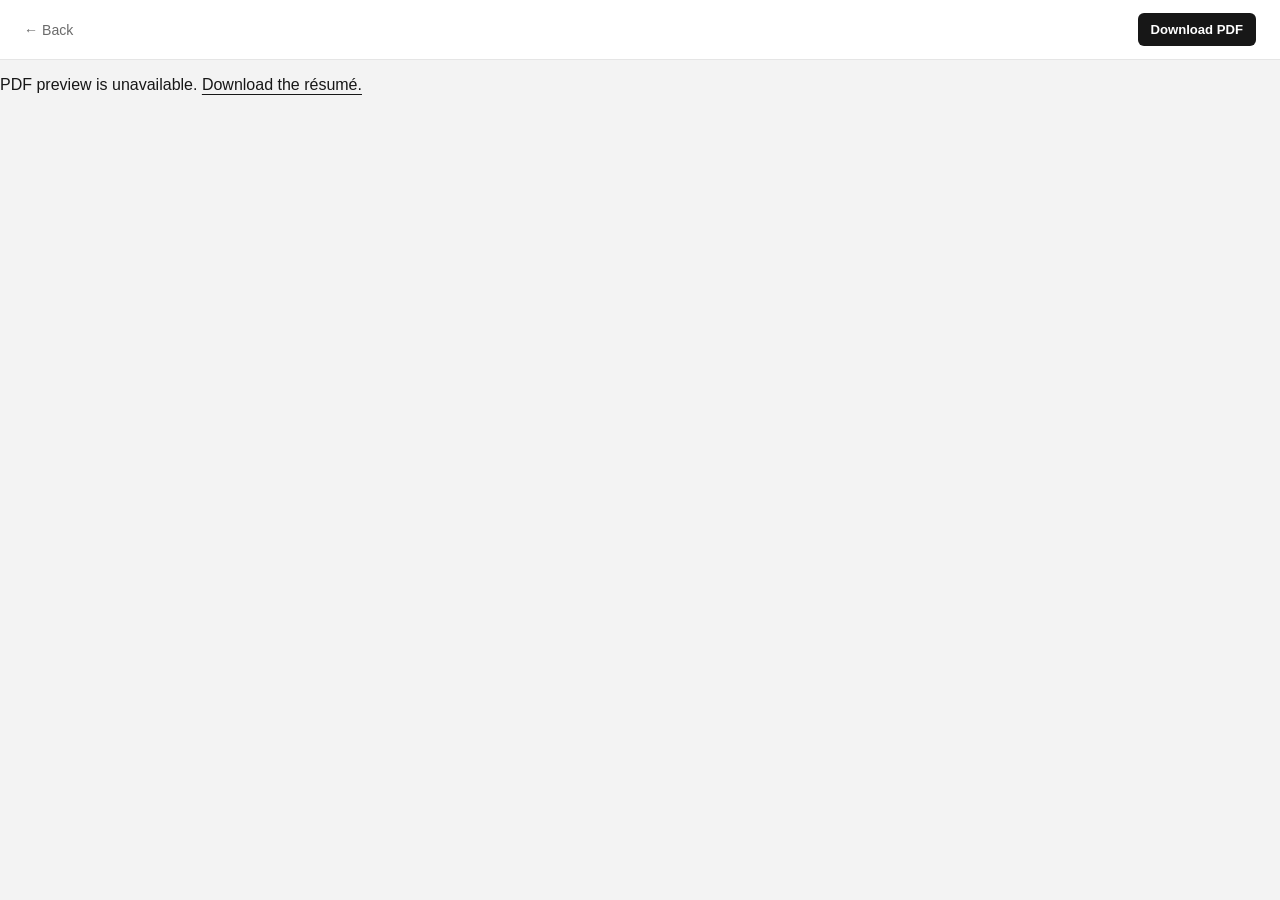
==== resume/index.html @ 432e8114 "Build personal portfolio and resume pages" ====
<!doctype html>
<html lang="en">
  <head>
    <meta charset="utf-8" />
    <meta name="viewport" content="width=device-width, initial-scale=1" />
    <meta name="description" content="Résumé of Akash Jain." />
    <meta name="theme-color" content="#f3f3f3" />
    <title>Résumé — Akash Jain</title>
    <link rel="stylesheet" href="/styles.css" />
  </head>
  <body class="resume-page">
    <div class="resume-bar">
      <a class="text-link" href="/">← Back</a>
      <a class="download" href="/assets/Akash_Jain_Resume.pdf" download="Akash_Jain_Resume.pdf">Download PDF</a>
    </div>
    <object class="pdf" data="/assets/Akash_Jain_Resume.pdf" type="application/pdf">
      <p>
        PDF preview is unavailable.
        <a href="/assets/Akash_Jain_Resume.pdf" download>Download the résumé.</a>
      </p>
    </object>
  </body>
</html>
---- styles.css ----
:root {
  --text: #171717;
  --muted: #6b6b6b;
  --line: #e5e5e5;
  --background: #fff;
}

* {
  box-sizing: border-box;
}

html,
body {
  margin: 0;
  min-height: 100%;
}

body {
  color: var(--text);
  background: var(--background);
  font-family: Inter, ui-sans-serif, -apple-system, BlinkMacSystemFont, "Segoe UI", sans-serif;
  -webkit-font-smoothing: antialiased;
}

a {
  color: inherit;
  text-underline-offset: 4px;
}

.page {
  width: min(880px, calc(100% - 48px));
  margin: 0 auto;
}

header {
  height: 72px;
  display: flex;
  align-items: center;
  justify-content: space-between;
  border-bottom: 1px solid var(--line);
}

.name {
  font-size: 0.95rem;
  font-weight: 650;
  text-decoration: none;
}

.text-link {
  color: var(--muted);
  font-size: 0.88rem;
  text-decoration: none;
}

.text-link:hover,
.links a:hover {
  color: var(--text);
}

.intro {
  min-height: calc(100vh - 72px);
  min-height: calc(100dvh - 72px);
  display: grid;
  grid-template-columns: minmax(0, 1fr) 280px;
  align-items: center;
  gap: clamp(48px, 9vw, 96px);
  padding: 56px 0;
}

.location {
  margin: 0 0 14px;
  color: var(--muted);
  font-size: 0.82rem;
}

h1 {
  margin: 0 0 20px;
  font-size: clamp(2.3rem, 6vw, 3.7rem);
  line-height: 1.08;
  letter-spacing: -0.045em;
  font-weight: 650;
}

.bio {
  max-width: 510px;
  margin: 0;
  color: #444;
  font-size: 1.05rem;
  line-height: 1.7;
}

.links {
  display: flex;
  flex-wrap: wrap;
  gap: 22px;
  margin-top: 26px;
}

.links a {
  color: var(--muted);
  font-size: 0.9rem;
}

.portrait {
  display: block;
  width: 280px;
  height: 280px;
  border-radius: 18px;
  object-fit: cover;
  object-position: center 14%;
}

/* Resume */
.resume-page {
  height: 100vh;
  height: 100dvh;
  display: grid;
  grid-template-rows: 60px minmax(0, 1fr);
  background: #f3f3f3;
}

.resume-bar {
  display: flex;
  align-items: center;
  justify-content: space-between;
  padding: 0 24px;
  background: #fff;
  border-bottom: 1px solid var(--line);
}

.download {
  padding: 9px 13px;
  color: #fff;
  background: var(--text);
  border-radius: 6px;
  font-size: 0.82rem;
  font-weight: 600;
  text-decoration: none;
}

.pdf {
  display: block;
  width: 100%;
  height: 100%;
  border: 0;
}

@media (max-width: 680px) {
  .page {
    width: min(100% - 32px, 880px);
  }

  header {
    height: 64px;
  }

  .intro {
    min-height: auto;
    grid-template-columns: 1fr;
    gap: 34px;
    padding: 42px 0 56px;
  }

  .intro-copy {
    order: 2;
  }

  .portrait {
    width: 160px;
    height: 160px;
    border-radius: 14px;
  }

  .bio {
    font-size: 1rem;
  }

  .resume-bar {
    padding: 0 16px;
  }
}
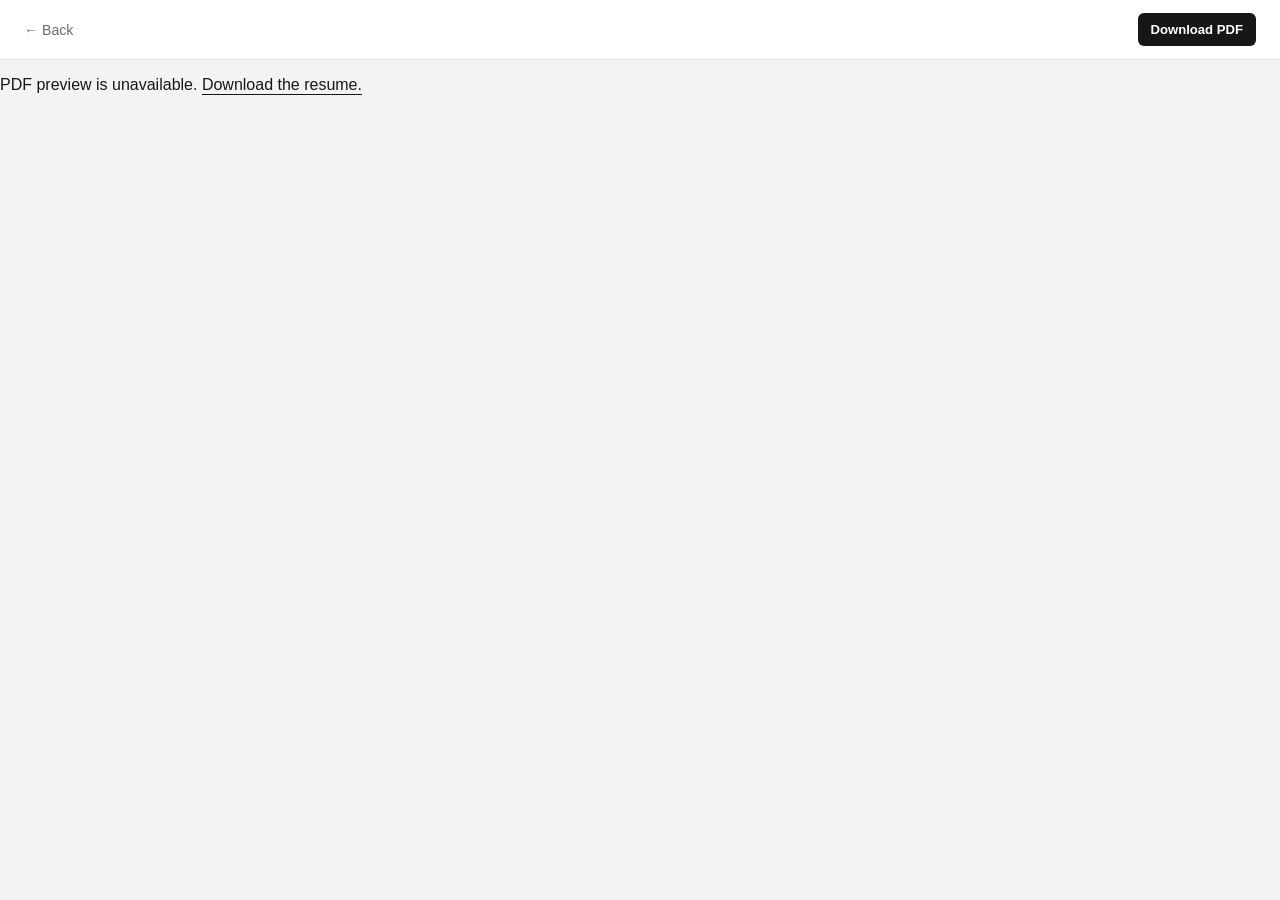
==== commit e9103d48: "minor change" ====
--- a/resume/index.html
+++ b/resume/index.html
@@ -3,9 +3,9 @@
   <head>
     <meta charset="utf-8" />
     <meta name="viewport" content="width=device-width, initial-scale=1" />
-    <meta name="description" content="Résumé of Akash Jain." />
+    <meta name="description" content="Resume of Akash Jain." />
     <meta name="theme-color" content="#f3f3f3" />
-    <title>Résumé — Akash Jain</title>
+    <title>Resume — Akash Jain</title>
     <link rel="stylesheet" href="/styles.css" />
   </head>
   <body class="resume-page">
@@ -16,7 +16,7 @@
     <object class="pdf" data="/assets/Akash_Jain_Resume.pdf" type="application/pdf">
       <p>
         PDF preview is unavailable.
-        <a href="/assets/Akash_Jain_Resume.pdf" download>Download the résumé.</a>
+        <a href="/assets/Akash_Jain_Resume.pdf" download>Download the resume.</a>
       </p>
     </object>
   </body>
--- a/styles.css
+++ b/styles.css
@@ -28,7 +28,7 @@
 }
 
 .page {
-  width: min(880px, calc(100% - 48px));
+  width: min(1120px, calc(100% - 64px));
   margin: 0 auto;
 }
 
@@ -58,13 +58,11 @@
 }
 
 .intro {
-  min-height: calc(100vh - 72px);
-  min-height: calc(100dvh - 72px);
   display: grid;
-  grid-template-columns: minmax(0, 1fr) 280px;
+  grid-template-columns: minmax(0, 1fr) 380px;
   align-items: center;
-  gap: clamp(48px, 9vw, 96px);
-  padding: 56px 0;
+  gap: clamp(64px, 9vw, 120px);
+  padding: clamp(80px, 11vh, 130px) 0 72px;
 }
 
 .location {
@@ -75,17 +73,17 @@
 
 h1 {
   margin: 0 0 20px;
-  font-size: clamp(2.3rem, 6vw, 3.7rem);
+  font-size: clamp(3rem, 5vw, 4.6rem);
   line-height: 1.08;
   letter-spacing: -0.045em;
   font-weight: 650;
 }
 
 .bio {
-  max-width: 510px;
+  max-width: 610px;
   margin: 0;
   color: #444;
-  font-size: 1.05rem;
+  font-size: 1.15rem;
   line-height: 1.7;
 }
 
@@ -103,11 +101,11 @@
 
 .portrait {
   display: block;
-  width: 280px;
-  height: 280px;
+  width: 380px;
+  height: 440px;
   border-radius: 18px;
   object-fit: cover;
-  object-position: center 14%;
+  object-position: center 12%;
 }
 
 /* Resume */
@@ -145,9 +143,9 @@
   border: 0;
 }
 
-@media (max-width: 680px) {
+@media (max-width: 800px) {
   .page {
-    width: min(100% - 32px, 880px);
+    width: min(100% - 32px, 1120px);
   }
 
   header {
@@ -166,9 +164,10 @@
   }
 
   .portrait {
-    width: 160px;
-    height: 160px;
+    width: min(100%, 300px);
+    height: 320px;
     border-radius: 14px;
+    justify-self: center;
   }
 
   .bio {
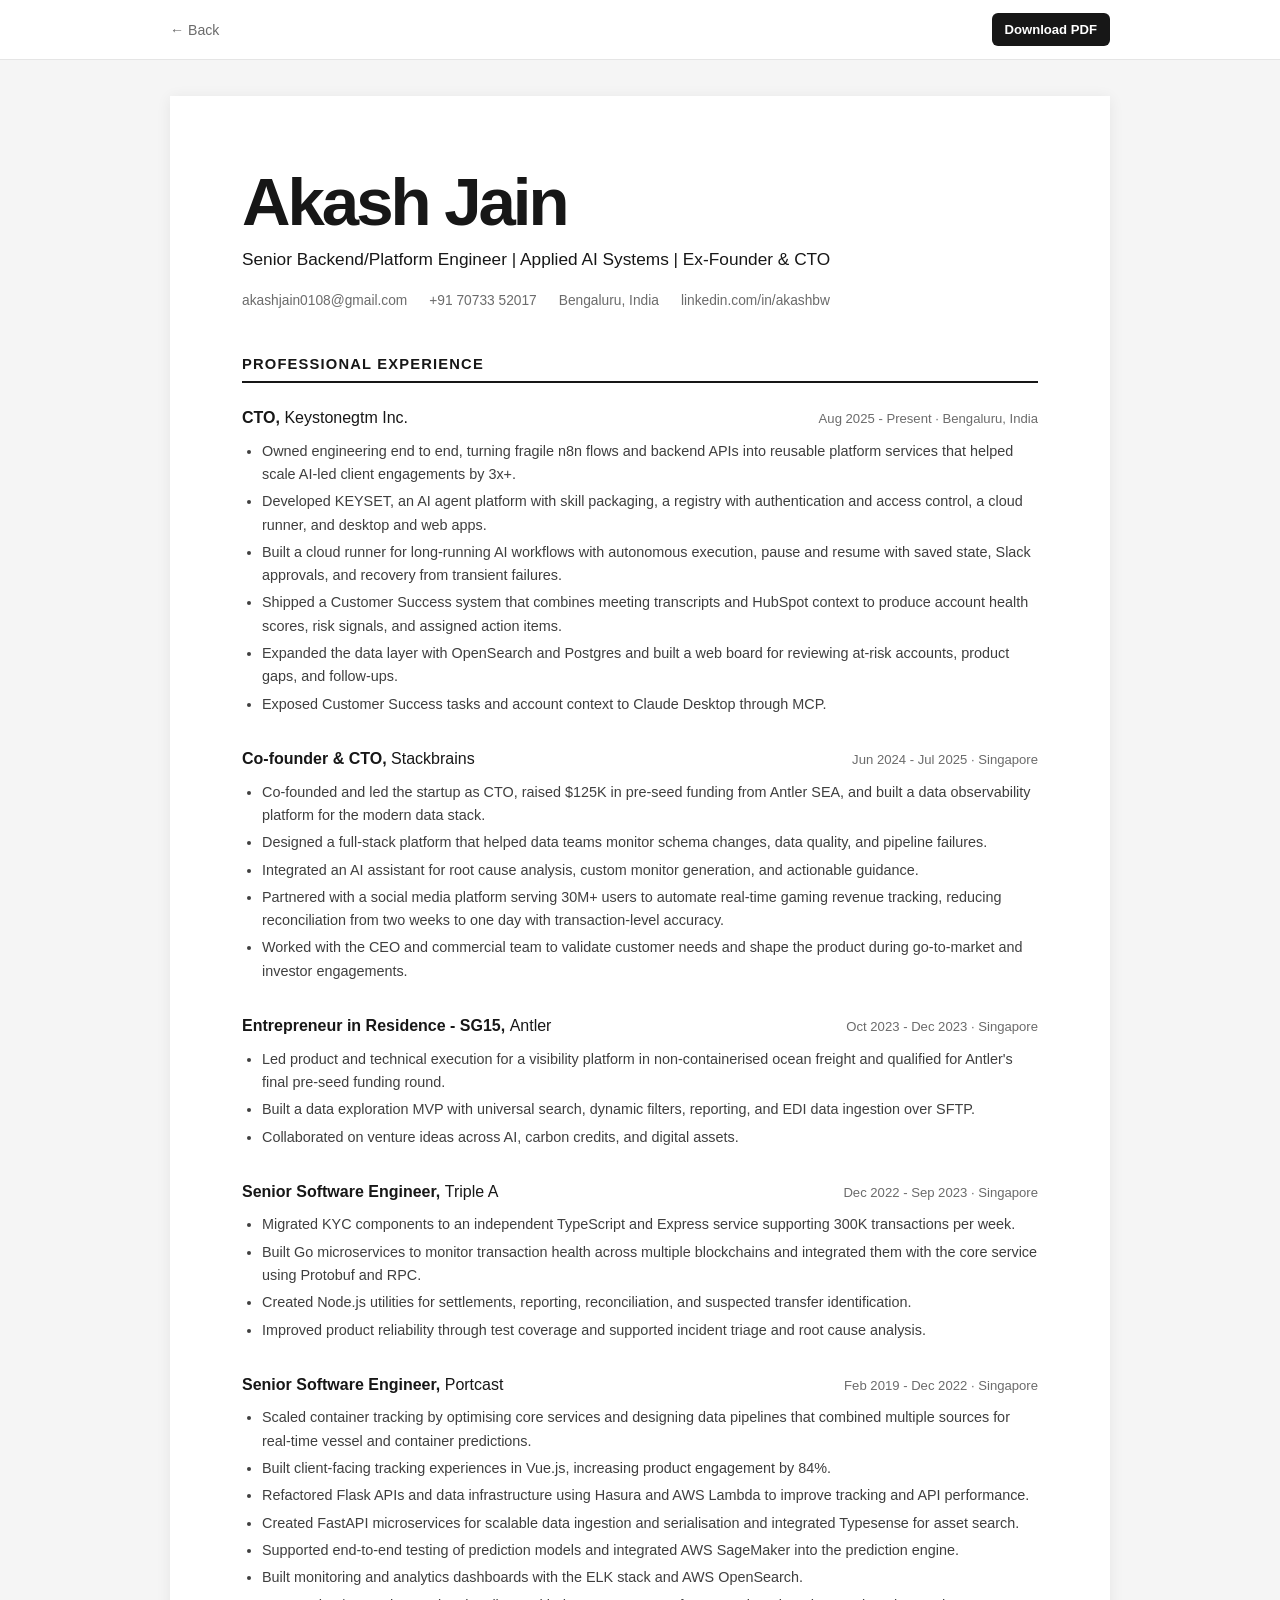
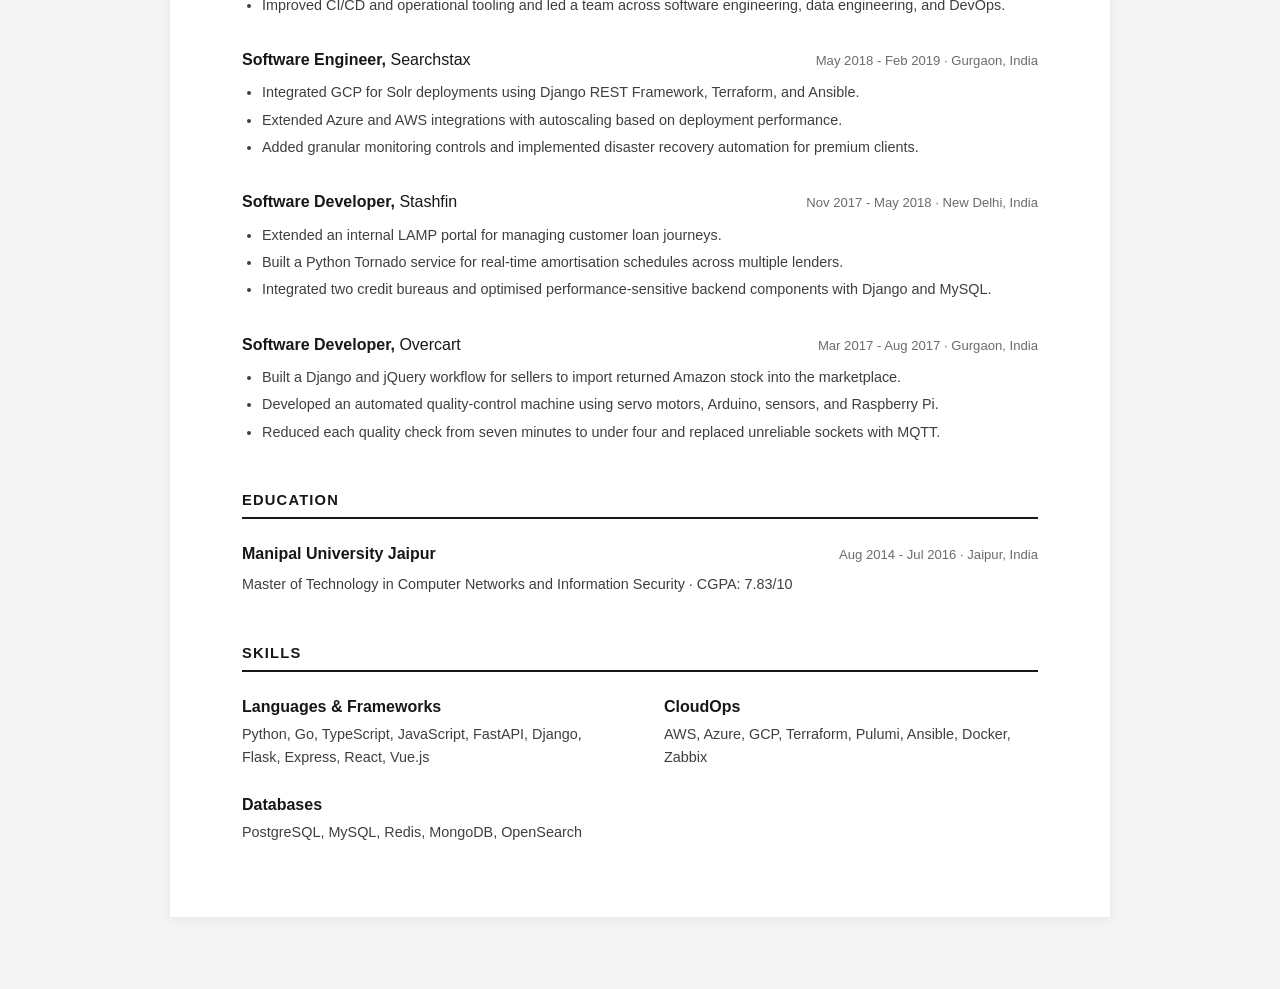
==== commit 39478fa9: "fixed resume rendering for all devices" ====
--- a/resume/index.html
+++ b/resume/index.html
@@ -3,21 +3,158 @@
   <head>
     <meta charset="utf-8" />
     <meta name="viewport" content="width=device-width, initial-scale=1" />
-    <meta name="description" content="Resume of Akash Jain." />
-    <meta name="theme-color" content="#f3f3f3" />
-    <title>Resume — Akash Jain</title>
+    <meta name="description" content="Resume of Akash Jain, senior backend and platform engineer." />
+    <meta name="theme-color" content="#ffffff" />
+    <title>Resume | Akash Jain</title>
     <link rel="stylesheet" href="/styles.css" />
   </head>
   <body class="resume-page">
-    <div class="resume-bar">
+    <nav class="resume-bar" aria-label="Resume navigation">
       <a class="text-link" href="/">← Back</a>
       <a class="download" href="/assets/Akash_Jain_Resume.pdf" download="Akash_Jain_Resume.pdf">Download PDF</a>
-    </div>
-    <object class="pdf" data="/assets/Akash_Jain_Resume.pdf" type="application/pdf">
-      <p>
-        PDF preview is unavailable.
-        <a href="/assets/Akash_Jain_Resume.pdf" download>Download the resume.</a>
-      </p>
-    </object>
+    </nav>
+
+    <main class="resume-document">
+      <header class="resume-header">
+        <h1>Akash Jain</h1>
+        <p class="resume-title">Senior Backend/Platform Engineer | Applied AI Systems | Ex-Founder &amp; CTO</p>
+        <ul class="resume-contact" aria-label="Contact details">
+          <li><a href="mailto:akashjain0108@gmail.com">akashjain0108@gmail.com</a></li>
+          <li><a href="tel:+917073352017">+91 70733 52017</a></li>
+          <li>Bengaluru, India</li>
+          <li><a href="https://www.linkedin.com/in/akashbw" target="_blank" rel="noreferrer">linkedin.com/in/akashbw</a></li>
+        </ul>
+      </header>
+
+      <section class="resume-section" aria-labelledby="experience-heading">
+        <h2 id="experience-heading">Professional Experience</h2>
+
+        <article class="job">
+          <div class="job-heading">
+            <h3>CTO, <span>Keystonegtm Inc.</span></h3>
+            <p>Aug 2025 - Present <span>Bengaluru, India</span></p>
+          </div>
+          <ul>
+            <li>Owned engineering end to end, turning fragile n8n flows and backend APIs into reusable platform services that helped scale AI-led client engagements by 3x+.</li>
+            <li>Developed KEYSET, an AI agent platform with skill packaging, a registry with authentication and access control, a cloud runner, and desktop and web apps.</li>
+            <li>Built a cloud runner for long-running AI workflows with autonomous execution, pause and resume with saved state, Slack approvals, and recovery from transient failures.</li>
+            <li>Shipped a Customer Success system that combines meeting transcripts and HubSpot context to produce account health scores, risk signals, and assigned action items.</li>
+            <li>Expanded the data layer with OpenSearch and Postgres and built a web board for reviewing at-risk accounts, product gaps, and follow-ups.</li>
+            <li>Exposed Customer Success tasks and account context to Claude Desktop through MCP.</li>
+          </ul>
+        </article>
+
+        <article class="job">
+          <div class="job-heading">
+            <h3>Co-founder &amp; CTO, <span>Stackbrains</span></h3>
+            <p>Jun 2024 - Jul 2025 <span>Singapore</span></p>
+          </div>
+          <ul>
+            <li>Co-founded and led the startup as CTO, raised $125K in pre-seed funding from Antler SEA, and built a data observability platform for the modern data stack.</li>
+            <li>Designed a full-stack platform that helped data teams monitor schema changes, data quality, and pipeline failures.</li>
+            <li>Integrated an AI assistant for root cause analysis, custom monitor generation, and actionable guidance.</li>
+            <li>Partnered with a social media platform serving 30M+ users to automate real-time gaming revenue tracking, reducing reconciliation from two weeks to one day with transaction-level accuracy.</li>
+            <li>Worked with the CEO and commercial team to validate customer needs and shape the product during go-to-market and investor engagements.</li>
+          </ul>
+        </article>
+
+        <article class="job">
+          <div class="job-heading">
+            <h3>Entrepreneur in Residence - SG15, <span>Antler</span></h3>
+            <p>Oct 2023 - Dec 2023 <span>Singapore</span></p>
+          </div>
+          <ul>
+            <li>Led product and technical execution for a visibility platform in non-containerised ocean freight and qualified for Antler's final pre-seed funding round.</li>
+            <li>Built a data exploration MVP with universal search, dynamic filters, reporting, and EDI data ingestion over SFTP.</li>
+            <li>Collaborated on venture ideas across AI, carbon credits, and digital assets.</li>
+          </ul>
+        </article>
+
+        <article class="job">
+          <div class="job-heading">
+            <h3>Senior Software Engineer, <span>Triple A</span></h3>
+            <p>Dec 2022 - Sep 2023 <span>Singapore</span></p>
+          </div>
+          <ul>
+            <li>Migrated KYC components to an independent TypeScript and Express service supporting 300K transactions per week.</li>
+            <li>Built Go microservices to monitor transaction health across multiple blockchains and integrated them with the core service using Protobuf and RPC.</li>
+            <li>Created Node.js utilities for settlements, reporting, reconciliation, and suspected transfer identification.</li>
+            <li>Improved product reliability through test coverage and supported incident triage and root cause analysis.</li>
+          </ul>
+        </article>
+
+        <article class="job">
+          <div class="job-heading">
+            <h3>Senior Software Engineer, <span>Portcast</span></h3>
+            <p>Feb 2019 - Dec 2022 <span>Singapore</span></p>
+          </div>
+          <ul>
+            <li>Scaled container tracking by optimising core services and designing data pipelines that combined multiple sources for real-time vessel and container predictions.</li>
+            <li>Built client-facing tracking experiences in Vue.js, increasing product engagement by 84%.</li>
+            <li>Refactored Flask APIs and data infrastructure using Hasura and AWS Lambda to improve tracking and API performance.</li>
+            <li>Created FastAPI microservices for scalable data ingestion and serialisation and integrated Typesense for asset search.</li>
+            <li>Supported end-to-end testing of prediction models and integrated AWS SageMaker into the prediction engine.</li>
+            <li>Built monitoring and analytics dashboards with the ELK stack and AWS OpenSearch.</li>
+            <li>Improved CI/CD and operational tooling and led a team across software engineering, data engineering, and DevOps.</li>
+          </ul>
+        </article>
+
+        <article class="job">
+          <div class="job-heading">
+            <h3>Software Engineer, <span>Searchstax</span></h3>
+            <p>May 2018 - Feb 2019 <span>Gurgaon, India</span></p>
+          </div>
+          <ul>
+            <li>Integrated GCP for Solr deployments using Django REST Framework, Terraform, and Ansible.</li>
+            <li>Extended Azure and AWS integrations with autoscaling based on deployment performance.</li>
+            <li>Added granular monitoring controls and implemented disaster recovery automation for premium clients.</li>
+          </ul>
+        </article>
+
+        <article class="job">
+          <div class="job-heading">
+            <h3>Software Developer, <span>Stashfin</span></h3>
+            <p>Nov 2017 - May 2018 <span>New Delhi, India</span></p>
+          </div>
+          <ul>
+            <li>Extended an internal LAMP portal for managing customer loan journeys.</li>
+            <li>Built a Python Tornado service for real-time amortisation schedules across multiple lenders.</li>
+            <li>Integrated two credit bureaus and optimised performance-sensitive backend components with Django and MySQL.</li>
+          </ul>
+        </article>
+
+        <article class="job">
+          <div class="job-heading">
+            <h3>Software Developer, <span>Overcart</span></h3>
+            <p>Mar 2017 - Aug 2017 <span>Gurgaon, India</span></p>
+          </div>
+          <ul>
+            <li>Built a Django and jQuery workflow for sellers to import returned Amazon stock into the marketplace.</li>
+            <li>Developed an automated quality-control machine using servo motors, Arduino, sensors, and Raspberry Pi.</li>
+            <li>Reduced each quality check from seven minutes to under four and replaced unreliable sockets with MQTT.</li>
+          </ul>
+        </article>
+      </section>
+
+      <section class="resume-section" aria-labelledby="education-heading">
+        <h2 id="education-heading">Education</h2>
+        <article class="job compact">
+          <div class="job-heading">
+            <h3>Manipal University Jaipur</h3>
+            <p>Aug 2014 - Jul 2016 <span>Jaipur, India</span></p>
+          </div>
+          <p>Master of Technology in Computer Networks and Information Security · CGPA: 7.83/10</p>
+        </article>
+      </section>
+
+      <section class="resume-section" aria-labelledby="skills-heading">
+        <h2 id="skills-heading">Skills</h2>
+        <div class="skills-grid">
+          <div><h3>Languages &amp; Frameworks</h3><p>Python, Go, TypeScript, JavaScript, FastAPI, Django, Flask, Express, React, Vue.js</p></div>
+          <div><h3>CloudOps</h3><p>AWS, Azure, GCP, Terraform, Pulumi, Ansible, Docker, Zabbix</p></div>
+          <div><h3>Databases</h3><p>PostgreSQL, MySQL, Redis, MongoDB, OpenSearch</p></div>
+        </div>
+      </section>
+    </main>
   </body>
 </html>
--- a/styles.css
+++ b/styles.css
@@ -110,18 +110,19 @@
 
 /* Resume */
 .resume-page {
-  height: 100vh;
-  height: 100dvh;
-  display: grid;
-  grid-template-rows: 60px minmax(0, 1fr);
-  background: #f3f3f3;
+  min-height: 100vh;
+  background: #f5f5f5;
 }
 
 .resume-bar {
+  position: sticky;
+  top: 0;
+  z-index: 2;
+  height: 60px;
   display: flex;
   align-items: center;
   justify-content: space-between;
-  padding: 0 24px;
+  padding: 0 max(24px, calc((100% - 940px) / 2));
   background: #fff;
   border-bottom: 1px solid var(--line);
 }
@@ -136,11 +137,124 @@
   text-decoration: none;
 }
 
-.pdf {
+.resume-document {
+  width: min(940px, calc(100% - 40px));
+  margin: 36px auto 72px;
+  padding: clamp(40px, 6vw, 72px);
+  background: #fff;
+  box-shadow: 0 2px 14px rgb(0 0 0 / 7%);
+}
+
+.resume-header {
   display: block;
-  width: 100%;
-  height: 100%;
+  height: auto;
   border: 0;
+}
+
+.resume-header h1 {
+  margin: 0;
+  font-size: clamp(2.5rem, 6vw, 4.2rem);
+  line-height: 1;
+  letter-spacing: -0.045em;
+}
+
+.resume-title {
+  margin: 12px 0 20px;
+  font-size: 1.08rem;
+  line-height: 1.5;
+}
+
+.resume-contact {
+  display: flex;
+  flex-wrap: wrap;
+  gap: 8px 22px;
+  margin: 0;
+  padding: 0;
+  color: var(--muted);
+  font-size: 0.86rem;
+  list-style: none;
+}
+
+.resume-contact a {
+  text-decoration: none;
+}
+
+.resume-section {
+  margin-top: 48px;
+}
+
+.resume-section > h2 {
+  margin: 0 0 24px;
+  padding-bottom: 9px;
+  border-bottom: 2px solid var(--text);
+  font-size: 0.92rem;
+  letter-spacing: 0.08em;
+  text-transform: uppercase;
+}
+
+.job + .job {
+  margin-top: 32px;
+}
+
+.job-heading {
+  display: flex;
+  align-items: baseline;
+  justify-content: space-between;
+  gap: 20px;
+}
+
+.job-heading h3,
+.skills-grid h3 {
+  margin: 0;
+  font-size: 1rem;
+  line-height: 1.4;
+}
+
+.job-heading h3 span {
+  font-weight: 400;
+}
+
+.job-heading > p {
+  flex: none;
+  margin: 0;
+  color: var(--muted);
+  font-size: 0.82rem;
+  white-space: nowrap;
+}
+
+.job-heading > p span::before {
+  content: " · ";
+}
+
+.job ul {
+  margin: 10px 0 0;
+  padding-left: 20px;
+}
+
+.job li,
+.job.compact > p,
+.skills-grid p {
+  color: #3f3f3f;
+  font-size: 0.9rem;
+  line-height: 1.62;
+}
+
+.job li + li {
+  margin-top: 4px;
+}
+
+.job.compact > p {
+  margin: 8px 0 0;
+}
+
+.skills-grid {
+  display: grid;
+  grid-template-columns: 1fr 1fr;
+  gap: 24px 48px;
+}
+
+.skills-grid p {
+  margin: 5px 0 0;
 }
 
 @media (max-width: 800px) {
@@ -177,4 +291,48 @@
   .resume-bar {
     padding: 0 16px;
   }
-}
+
+  .resume-document {
+    width: 100%;
+    margin: 0;
+    padding: 36px 20px 56px;
+    box-shadow: none;
+  }
+
+  .resume-title {
+    font-size: 0.98rem;
+  }
+
+  .resume-contact {
+    display: grid;
+    gap: 7px;
+  }
+
+  .resume-section {
+    margin-top: 40px;
+  }
+
+  .job + .job {
+    margin-top: 30px;
+  }
+
+  .job-heading {
+    display: block;
+  }
+
+  .job-heading > p {
+    margin-top: 4px;
+    white-space: normal;
+  }
+
+  .job li,
+  .job.compact > p,
+  .skills-grid p {
+    font-size: 0.88rem;
+  }
+
+  .skills-grid {
+    grid-template-columns: 1fr;
+    gap: 22px;
+  }
+}
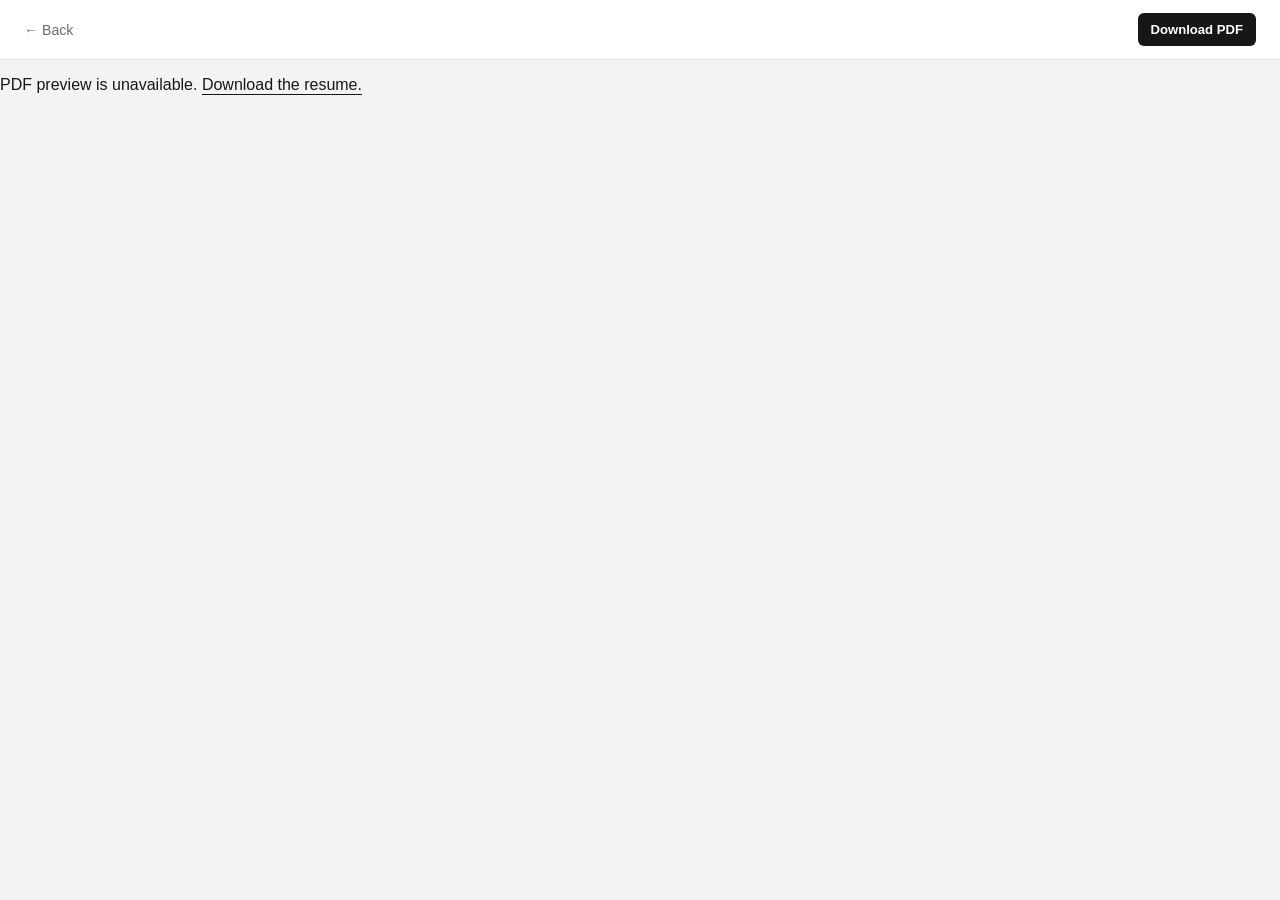
==== commit cf0a96e4: "preserve native pdf exp and using html resume page as fallback" ====
--- a/resume/index.html
+++ b/resume/index.html
@@ -13,6 +13,13 @@
       <a class="text-link" href="/">← Back</a>
       <a class="download" href="/assets/Akash_Jain_Resume.pdf" download="Akash_Jain_Resume.pdf">Download PDF</a>
     </nav>
+
+    <object class="pdf" data="/assets/Akash_Jain_Resume.pdf" type="application/pdf">
+      <p>
+        PDF preview is unavailable.
+        <a href="/assets/Akash_Jain_Resume.pdf" download>Download the resume.</a>
+      </p>
+    </object>
 
     <main class="resume-document">
       <header class="resume-header">
--- a/styles.css
+++ b/styles.css
@@ -110,8 +110,11 @@
 
 /* Resume */
 .resume-page {
-  min-height: 100vh;
-  background: #f5f5f5;
+  height: 100vh;
+  height: 100dvh;
+  display: grid;
+  grid-template-rows: 60px minmax(0, 1fr);
+  background: #f3f3f3;
 }
 
 .resume-bar {
@@ -122,7 +125,7 @@
   display: flex;
   align-items: center;
   justify-content: space-between;
-  padding: 0 max(24px, calc((100% - 940px) / 2));
+  padding: 0 24px;
   background: #fff;
   border-bottom: 1px solid var(--line);
 }
@@ -137,7 +140,15 @@
   text-decoration: none;
 }
 
+.pdf {
+  display: block;
+  width: 100%;
+  height: 100%;
+  border: 0;
+}
+
 .resume-document {
+  display: none;
   width: min(940px, calc(100% - 40px));
   margin: 36px auto 72px;
   padding: clamp(40px, 6vw, 72px);
@@ -292,7 +303,19 @@
     padding: 0 16px;
   }
 
+  .resume-page {
+    height: auto;
+    min-height: 100vh;
+    min-height: 100dvh;
+    display: block;
+  }
+
+  .pdf {
+    display: none;
+  }
+
   .resume-document {
+    display: block;
     width: 100%;
     margin: 0;
     padding: 36px 20px 56px;
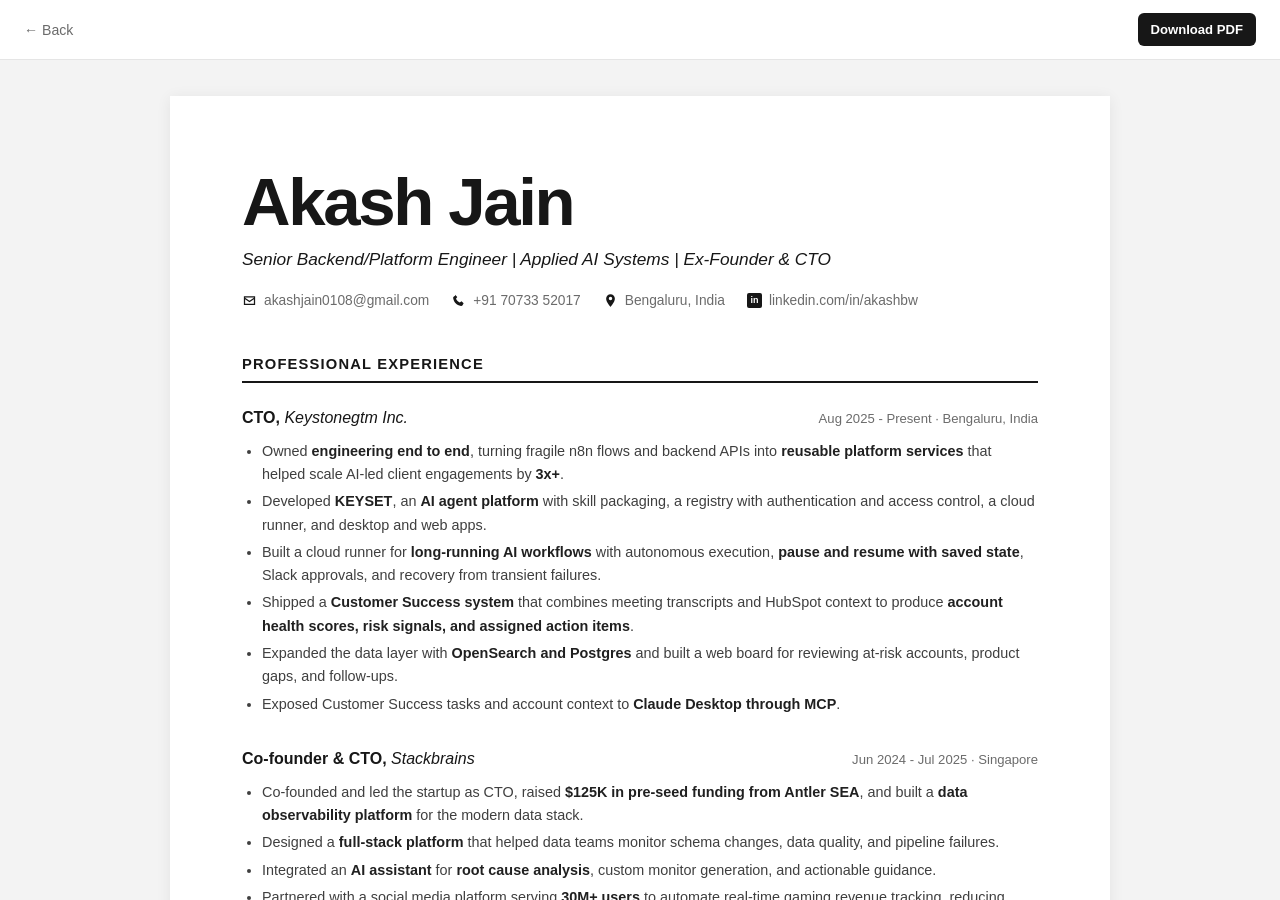
==== commit c1b38abc: "Updated condition for native pdf and html view" ====
--- a/resume/index.html
+++ b/resume/index.html
@@ -15,21 +15,15 @@
     </nav>
 
     <object class="pdf" data="/assets/Akash_Jain_Resume.pdf" type="application/pdf">
-      <p>
-        PDF preview is unavailable.
-        <a href="/assets/Akash_Jain_Resume.pdf" download>Download the resume.</a>
-      </p>
-    </object>
-
-    <main class="resume-document">
+      <main class="resume-document">
       <header class="resume-header">
         <h1>Akash Jain</h1>
         <p class="resume-title">Senior Backend/Platform Engineer | Applied AI Systems | Ex-Founder &amp; CTO</p>
         <ul class="resume-contact" aria-label="Contact details">
-          <li><a href="mailto:akashjain0108@gmail.com">akashjain0108@gmail.com</a></li>
-          <li><a href="tel:+917073352017">+91 70733 52017</a></li>
-          <li>Bengaluru, India</li>
-          <li><a href="https://www.linkedin.com/in/akashbw" target="_blank" rel="noreferrer">linkedin.com/in/akashbw</a></li>
+          <li><svg class="contact-icon" aria-hidden="true" viewBox="0 0 24 24"><path d="M3 5h18v14H3V5Zm2 2v.5l7 5 7-5V7H5Zm14 10V9.9l-7 5-7-5V17h14Z" /></svg><a href="mailto:akashjain0108@gmail.com">akashjain0108@gmail.com</a></li>
+          <li><svg class="contact-icon" aria-hidden="true" viewBox="0 0 24 24"><path d="M6.6 2.8 10 6.2 8 9c1.4 2.8 3.2 4.6 6 6l2.8-2 3.4 3.4-1.7 3c-.5.9-1.5 1.4-2.5 1.2C8.8 19.4 4.6 15.2 3.4 8c-.2-1 .3-2 1.2-2.5l2-1.1Z" /></svg><a href="tel:+917073352017">+91 70733 52017</a></li>
+          <li><svg class="contact-icon" aria-hidden="true" viewBox="0 0 24 24"><path d="M12 2a7 7 0 0 0-7 7c0 5.2 7 13 7 13s7-7.8 7-13a7 7 0 0 0-7-7Zm0 9.5A2.5 2.5 0 1 1 12 6a2.5 2.5 0 0 1 0 5.5Z" /></svg>Bengaluru, India</li>
+          <li><span class="contact-icon linkedin-icon" aria-hidden="true">in</span><a href="https://www.linkedin.com/in/akashbw" target="_blank" rel="noreferrer">linkedin.com/in/akashbw</a></li>
         </ul>
       </header>
 
@@ -42,12 +36,12 @@
             <p>Aug 2025 - Present <span>Bengaluru, India</span></p>
           </div>
           <ul>
-            <li>Owned engineering end to end, turning fragile n8n flows and backend APIs into reusable platform services that helped scale AI-led client engagements by 3x+.</li>
-            <li>Developed KEYSET, an AI agent platform with skill packaging, a registry with authentication and access control, a cloud runner, and desktop and web apps.</li>
-            <li>Built a cloud runner for long-running AI workflows with autonomous execution, pause and resume with saved state, Slack approvals, and recovery from transient failures.</li>
-            <li>Shipped a Customer Success system that combines meeting transcripts and HubSpot context to produce account health scores, risk signals, and assigned action items.</li>
-            <li>Expanded the data layer with OpenSearch and Postgres and built a web board for reviewing at-risk accounts, product gaps, and follow-ups.</li>
-            <li>Exposed Customer Success tasks and account context to Claude Desktop through MCP.</li>
+            <li>Owned <strong>engineering end to end</strong>, turning fragile n8n flows and backend APIs into <strong>reusable platform services</strong> that helped scale AI-led client engagements by <strong>3x+</strong>.</li>
+            <li>Developed <strong>KEYSET</strong>, an <strong>AI agent platform</strong> with skill packaging, a registry with authentication and access control, a cloud runner, and desktop and web apps.</li>
+            <li>Built a cloud runner for <strong>long-running AI workflows</strong> with autonomous execution, <strong>pause and resume with saved state</strong>, Slack approvals, and recovery from transient failures.</li>
+            <li>Shipped a <strong>Customer Success system</strong> that combines meeting transcripts and HubSpot context to produce <strong>account health scores, risk signals, and assigned action items</strong>.</li>
+            <li>Expanded the data layer with <strong>OpenSearch and Postgres</strong> and built a web board for reviewing at-risk accounts, product gaps, and follow-ups.</li>
+            <li>Exposed Customer Success tasks and account context to <strong>Claude Desktop through MCP</strong>.</li>
           </ul>
         </article>
 
@@ -57,10 +51,10 @@
             <p>Jun 2024 - Jul 2025 <span>Singapore</span></p>
           </div>
           <ul>
-            <li>Co-founded and led the startup as CTO, raised $125K in pre-seed funding from Antler SEA, and built a data observability platform for the modern data stack.</li>
-            <li>Designed a full-stack platform that helped data teams monitor schema changes, data quality, and pipeline failures.</li>
-            <li>Integrated an AI assistant for root cause analysis, custom monitor generation, and actionable guidance.</li>
-            <li>Partnered with a social media platform serving 30M+ users to automate real-time gaming revenue tracking, reducing reconciliation from two weeks to one day with transaction-level accuracy.</li>
+            <li>Co-founded and led the startup as CTO, raised <strong>$125K in pre-seed funding from Antler SEA</strong>, and built a <strong>data observability platform</strong> for the modern data stack.</li>
+            <li>Designed a <strong>full-stack platform</strong> that helped data teams monitor schema changes, data quality, and pipeline failures.</li>
+            <li>Integrated an <strong>AI assistant</strong> for <strong>root cause analysis</strong>, custom monitor generation, and actionable guidance.</li>
+            <li>Partnered with a social media platform serving <strong>30M+ users</strong> to automate real-time gaming revenue tracking, reducing reconciliation from <strong>two weeks to one day</strong> with transaction-level accuracy.</li>
             <li>Worked with the CEO and commercial team to validate customer needs and shape the product during go-to-market and investor engagements.</li>
           </ul>
         </article>
@@ -71,8 +65,8 @@
             <p>Oct 2023 - Dec 2023 <span>Singapore</span></p>
           </div>
           <ul>
-            <li>Led product and technical execution for a visibility platform in non-containerised ocean freight and qualified for Antler's final pre-seed funding round.</li>
-            <li>Built a data exploration MVP with universal search, dynamic filters, reporting, and EDI data ingestion over SFTP.</li>
+            <li>Led product and technical execution for a visibility platform in non-containerised ocean freight and <strong>qualified for Antler's final pre-seed funding round</strong>.</li>
+            <li>Built a <strong>data exploration MVP</strong> with universal search, dynamic filters, reporting, and EDI data ingestion over SFTP.</li>
             <li>Collaborated on venture ideas across AI, carbon credits, and digital assets.</li>
           </ul>
         </article>
@@ -83,8 +77,8 @@
             <p>Dec 2022 - Sep 2023 <span>Singapore</span></p>
           </div>
           <ul>
-            <li>Migrated KYC components to an independent TypeScript and Express service supporting 300K transactions per week.</li>
-            <li>Built Go microservices to monitor transaction health across multiple blockchains and integrated them with the core service using Protobuf and RPC.</li>
+            <li>Migrated KYC components to an independent <strong>TypeScript and Express</strong> service supporting <strong>300K transactions per week</strong>.</li>
+            <li>Built <strong>Go microservices</strong> to monitor transaction health across multiple blockchains and integrated them using <strong>Protobuf and RPC</strong>.</li>
             <li>Created Node.js utilities for settlements, reporting, reconciliation, and suspected transfer identification.</li>
             <li>Improved product reliability through test coverage and supported incident triage and root cause analysis.</li>
           </ul>
@@ -96,10 +90,10 @@
             <p>Feb 2019 - Dec 2022 <span>Singapore</span></p>
           </div>
           <ul>
-            <li>Scaled container tracking by optimising core services and designing data pipelines that combined multiple sources for real-time vessel and container predictions.</li>
-            <li>Built client-facing tracking experiences in Vue.js, increasing product engagement by 84%.</li>
-            <li>Refactored Flask APIs and data infrastructure using Hasura and AWS Lambda to improve tracking and API performance.</li>
-            <li>Created FastAPI microservices for scalable data ingestion and serialisation and integrated Typesense for asset search.</li>
+            <li>Scaled <strong>container tracking</strong> by optimising core services and designing data pipelines for <strong>real-time vessel and container predictions</strong>.</li>
+            <li>Built client-facing tracking experiences in <strong>Vue.js</strong>, increasing product engagement by <strong>84%</strong>.</li>
+            <li>Refactored <strong>Flask APIs</strong> and data infrastructure using <strong>Hasura and AWS Lambda</strong> to improve tracking and API performance.</li>
+            <li>Created <strong>FastAPI microservices</strong> for scalable data ingestion and integrated <strong>Typesense</strong> for asset search.</li>
             <li>Supported end-to-end testing of prediction models and integrated AWS SageMaker into the prediction engine.</li>
             <li>Built monitoring and analytics dashboards with the ELK stack and AWS OpenSearch.</li>
             <li>Improved CI/CD and operational tooling and led a team across software engineering, data engineering, and DevOps.</li>
@@ -112,7 +106,7 @@
             <p>May 2018 - Feb 2019 <span>Gurgaon, India</span></p>
           </div>
           <ul>
-            <li>Integrated GCP for Solr deployments using Django REST Framework, Terraform, and Ansible.</li>
+            <li>Integrated <strong>GCP</strong> for Solr deployments using <strong>Django REST Framework, Terraform, and Ansible</strong>.</li>
             <li>Extended Azure and AWS integrations with autoscaling based on deployment performance.</li>
             <li>Added granular monitoring controls and implemented disaster recovery automation for premium clients.</li>
           </ul>
@@ -125,8 +119,8 @@
           </div>
           <ul>
             <li>Extended an internal LAMP portal for managing customer loan journeys.</li>
-            <li>Built a Python Tornado service for real-time amortisation schedules across multiple lenders.</li>
-            <li>Integrated two credit bureaus and optimised performance-sensitive backend components with Django and MySQL.</li>
+            <li>Built a <strong>Python Tornado</strong> service for real-time amortisation schedules across multiple lenders.</li>
+            <li>Integrated two credit bureaus and optimised performance-sensitive backend components with <strong>Django and MySQL</strong>.</li>
           </ul>
         </article>
 
@@ -138,7 +132,7 @@
           <ul>
             <li>Built a Django and jQuery workflow for sellers to import returned Amazon stock into the marketplace.</li>
             <li>Developed an automated quality-control machine using servo motors, Arduino, sensors, and Raspberry Pi.</li>
-            <li>Reduced each quality check from seven minutes to under four and replaced unreliable sockets with MQTT.</li>
+            <li>Reduced each quality check from <strong>seven minutes to under four</strong> and replaced unreliable sockets with <strong>MQTT</strong>.</li>
           </ul>
         </article>
       </section>
@@ -162,6 +156,7 @@
           <div><h3>Databases</h3><p>PostgreSQL, MySQL, Redis, MongoDB, OpenSearch</p></div>
         </div>
       </section>
-    </main>
+      </main>
+    </object>
   </body>
 </html>
--- a/styles.css
+++ b/styles.css
@@ -145,15 +145,16 @@
   width: 100%;
   height: 100%;
   border: 0;
+  overflow-y: auto;
 }
 
 .resume-document {
-  display: none;
   width: min(940px, calc(100% - 40px));
   margin: 36px auto 72px;
   padding: clamp(40px, 6vw, 72px);
   background: #fff;
   box-shadow: 0 2px 14px rgb(0 0 0 / 7%);
+  font-family: Arial, Helvetica, sans-serif;
 }
 
 .resume-header {
@@ -166,13 +167,15 @@
   margin: 0;
   font-size: clamp(2.5rem, 6vw, 4.2rem);
   line-height: 1;
-  letter-spacing: -0.045em;
+  letter-spacing: -0.035em;
+  font-weight: 700;
 }
 
 .resume-title {
   margin: 12px 0 20px;
   font-size: 1.08rem;
   line-height: 1.5;
+  font-style: italic;
 }
 
 .resume-contact {
@@ -184,6 +187,31 @@
   color: var(--muted);
   font-size: 0.86rem;
   list-style: none;
+}
+
+.resume-contact li {
+  display: inline-flex;
+  align-items: center;
+  gap: 7px;
+}
+
+.contact-icon {
+  width: 15px;
+  height: 15px;
+  flex: none;
+  fill: currentColor;
+  color: var(--text);
+}
+
+.linkedin-icon {
+  display: inline-grid;
+  place-items: center;
+  border-radius: 2px;
+  color: #fff;
+  background: var(--text);
+  font-size: 9px;
+  font-weight: 700;
+  line-height: 1;
 }
 
 .resume-contact a {
@@ -223,6 +251,7 @@
 
 .job-heading h3 span {
   font-weight: 400;
+  font-style: italic;
 }
 
 .job-heading > p {
@@ -254,6 +283,11 @@
   margin-top: 4px;
 }
 
+.job strong {
+  color: #202020;
+  font-weight: 700;
+}
+
 .job.compact > p {
   margin: 8px 0 0;
 }
@@ -303,19 +337,7 @@
     padding: 0 16px;
   }
 
-  .resume-page {
-    height: auto;
-    min-height: 100vh;
-    min-height: 100dvh;
-    display: block;
-  }
-
-  .pdf {
-    display: none;
-  }
-
   .resume-document {
-    display: block;
     width: 100%;
     margin: 0;
     padding: 36px 20px 56px;
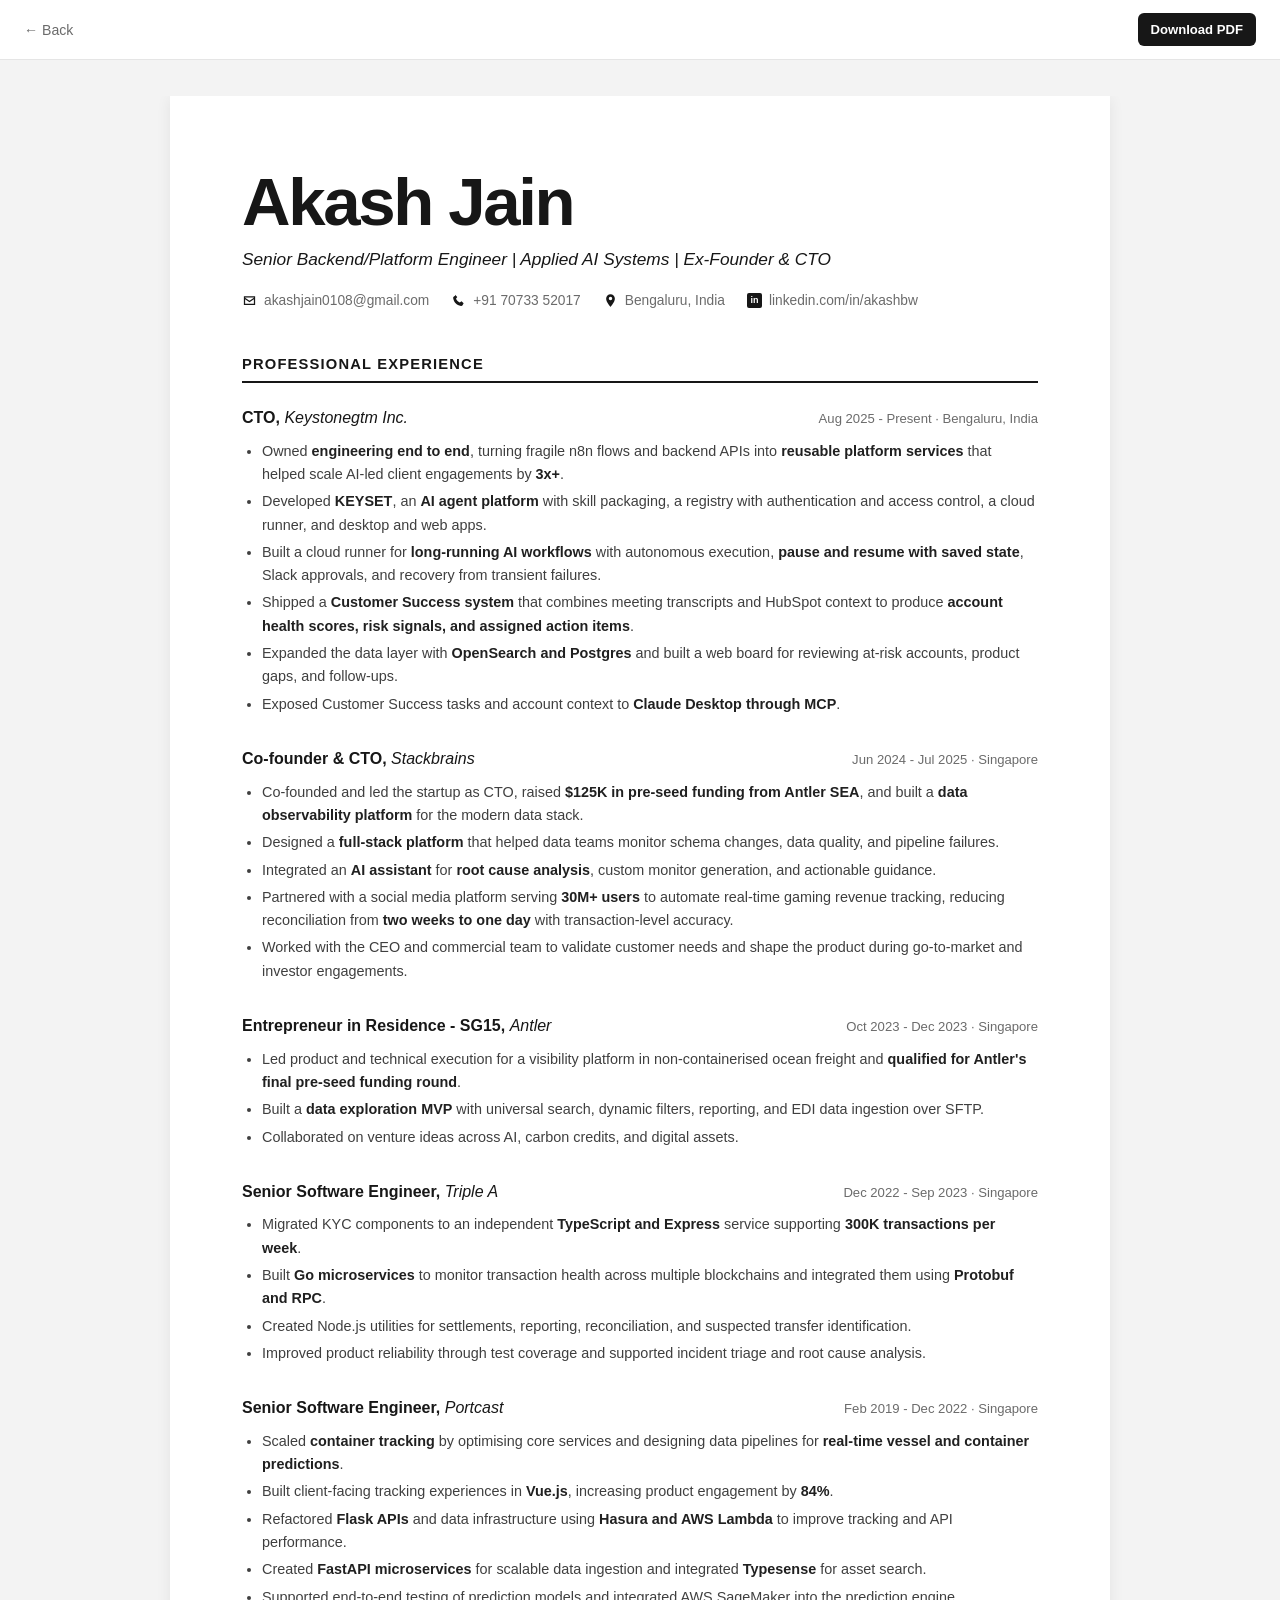
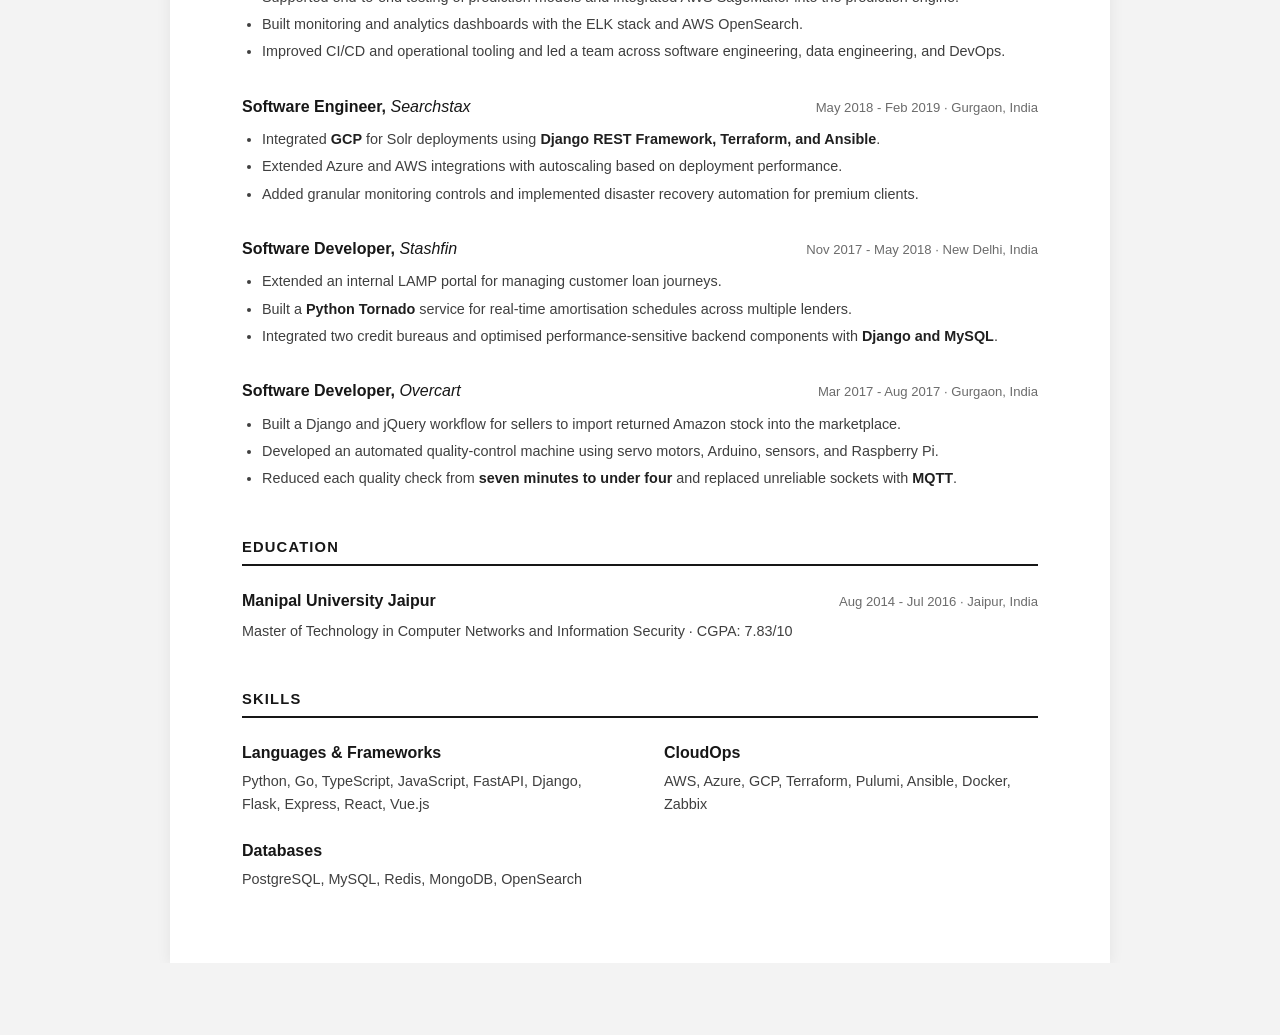
==== commit f9d0c40b: "fixed scrolling disabled issue on phone" ====
--- a/resume/index.html
+++ b/resume/index.html
@@ -158,5 +158,18 @@
       </section>
       </main>
     </object>
+
+    <script>
+      const resumeFallback = document.querySelector(".resume-document");
+
+      function enableFallbackScrolling() {
+        if (resumeFallback.getClientRects().length && resumeFallback.offsetHeight > 0) {
+          document.body.classList.add("resume-fallback-active");
+        }
+      }
+
+      window.addEventListener("load", enableFallbackScrolling, { once: true });
+      setTimeout(enableFallbackScrolling, 500);
+    </script>
   </body>
 </html>
--- a/styles.css
+++ b/styles.css
@@ -146,6 +146,19 @@
   height: 100%;
   border: 0;
   overflow-y: auto;
+}
+
+.resume-page.resume-fallback-active {
+  height: auto;
+  min-height: 100vh;
+  min-height: 100dvh;
+  display: block;
+  overflow-y: auto;
+}
+
+.resume-fallback-active .pdf {
+  height: auto;
+  overflow: visible;
 }
 
 .resume-document {
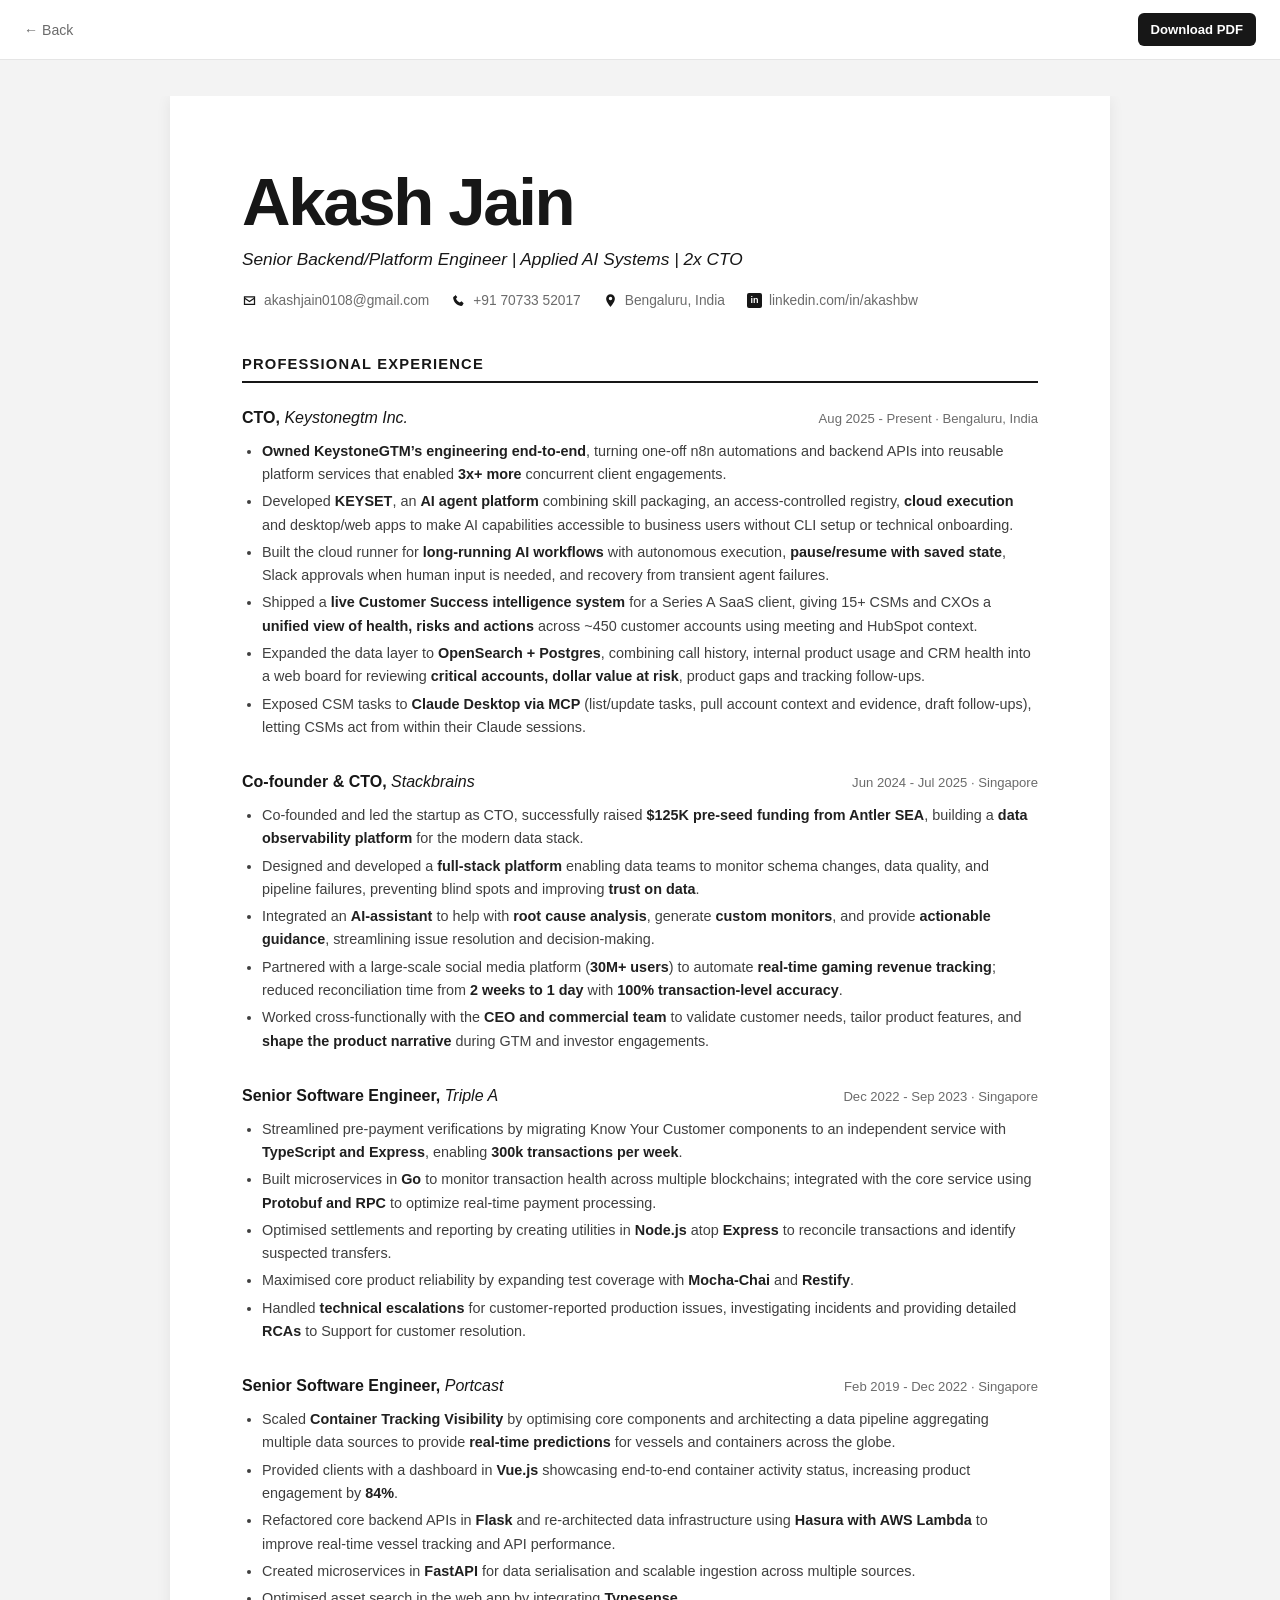
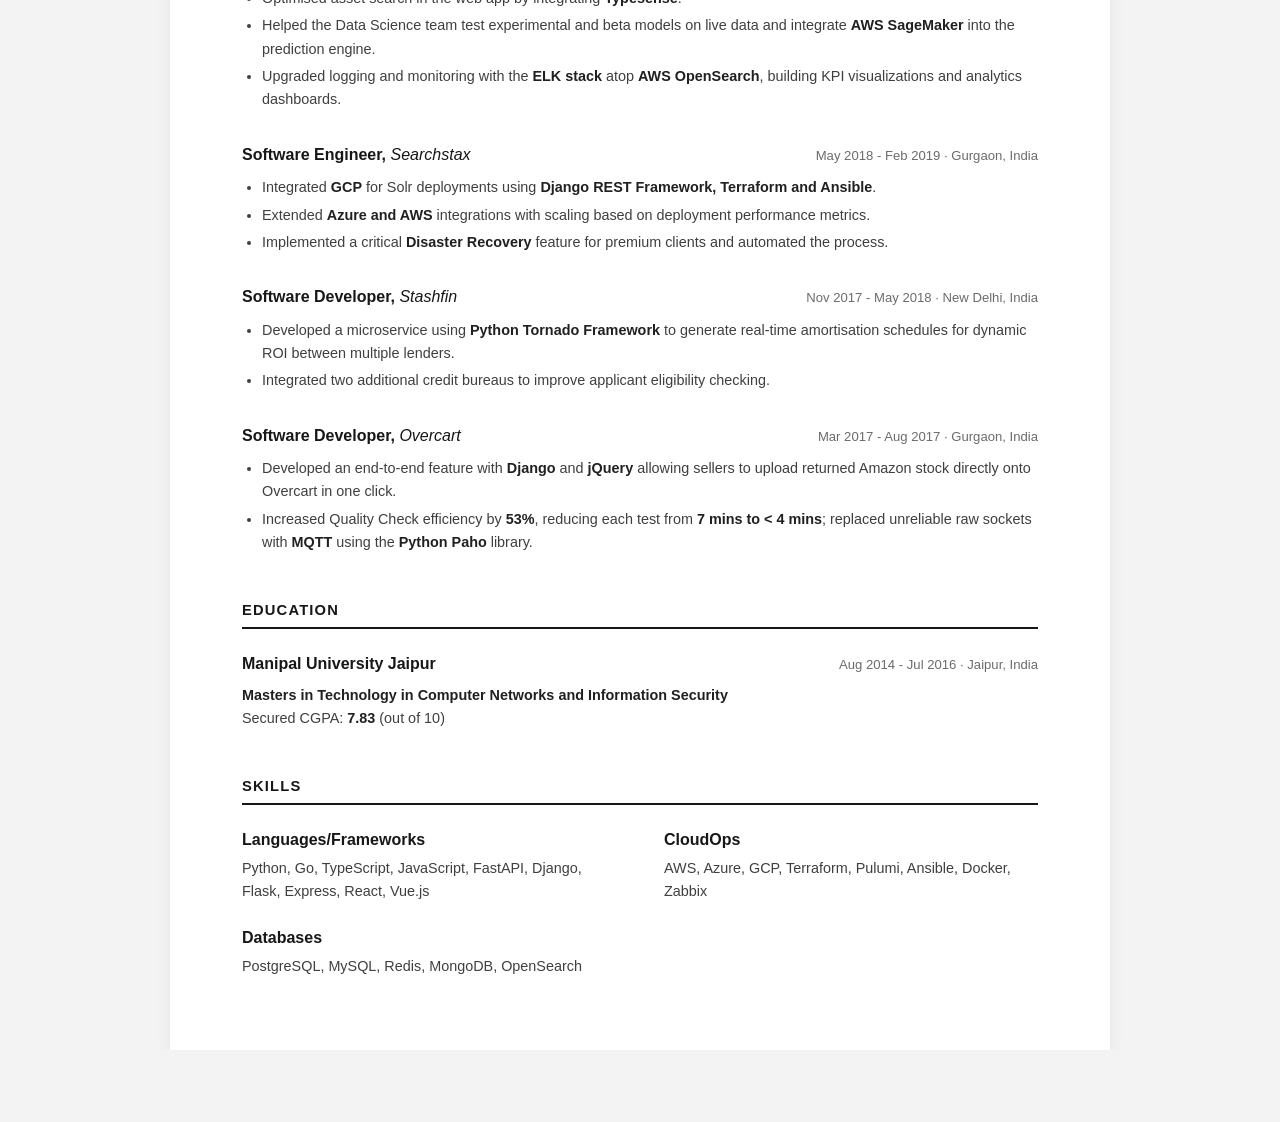
==== commit 627a2bfe: "updated with multiple routes" ====
--- a/resume/index.html
+++ b/resume/index.html
@@ -3,173 +3,13 @@
   <head>
     <meta charset="utf-8" />
     <meta name="viewport" content="width=device-width, initial-scale=1" />
-    <meta name="description" content="Resume of Akash Jain, senior backend and platform engineer." />
-    <meta name="theme-color" content="#ffffff" />
+    <meta name="robots" content="noindex" />
+    <meta http-equiv="refresh" content="0; url=/resume-k7m2-v9qx/" />
+    <link rel="canonical" href="/resume-k7m2-v9qx/" />
     <title>Resume | Akash Jain</title>
-    <link rel="stylesheet" href="/styles.css" />
+    <script>window.location.replace("/resume-k7m2-v9qx/");</script>
   </head>
-  <body class="resume-page">
-    <nav class="resume-bar" aria-label="Resume navigation">
-      <a class="text-link" href="/">← Back</a>
-      <a class="download" href="/assets/Akash_Jain_Resume.pdf" download="Akash_Jain_Resume.pdf">Download PDF</a>
-    </nav>
-
-    <object class="pdf" data="/assets/Akash_Jain_Resume.pdf" type="application/pdf">
-      <main class="resume-document">
-      <header class="resume-header">
-        <h1>Akash Jain</h1>
-        <p class="resume-title">Senior Backend/Platform Engineer | Applied AI Systems | Ex-Founder &amp; CTO</p>
-        <ul class="resume-contact" aria-label="Contact details">
-          <li><svg class="contact-icon" aria-hidden="true" viewBox="0 0 24 24"><path d="M3 5h18v14H3V5Zm2 2v.5l7 5 7-5V7H5Zm14 10V9.9l-7 5-7-5V17h14Z" /></svg><a href="mailto:akashjain0108@gmail.com">akashjain0108@gmail.com</a></li>
-          <li><svg class="contact-icon" aria-hidden="true" viewBox="0 0 24 24"><path d="M6.6 2.8 10 6.2 8 9c1.4 2.8 3.2 4.6 6 6l2.8-2 3.4 3.4-1.7 3c-.5.9-1.5 1.4-2.5 1.2C8.8 19.4 4.6 15.2 3.4 8c-.2-1 .3-2 1.2-2.5l2-1.1Z" /></svg><a href="tel:+917073352017">+91 70733 52017</a></li>
-          <li><svg class="contact-icon" aria-hidden="true" viewBox="0 0 24 24"><path d="M12 2a7 7 0 0 0-7 7c0 5.2 7 13 7 13s7-7.8 7-13a7 7 0 0 0-7-7Zm0 9.5A2.5 2.5 0 1 1 12 6a2.5 2.5 0 0 1 0 5.5Z" /></svg>Bengaluru, India</li>
-          <li><span class="contact-icon linkedin-icon" aria-hidden="true">in</span><a href="https://www.linkedin.com/in/akashbw" target="_blank" rel="noreferrer">linkedin.com/in/akashbw</a></li>
-        </ul>
-      </header>
-
-      <section class="resume-section" aria-labelledby="experience-heading">
-        <h2 id="experience-heading">Professional Experience</h2>
-
-        <article class="job">
-          <div class="job-heading">
-            <h3>CTO, <span>Keystonegtm Inc.</span></h3>
-            <p>Aug 2025 - Present <span>Bengaluru, India</span></p>
-          </div>
-          <ul>
-            <li>Owned <strong>engineering end to end</strong>, turning fragile n8n flows and backend APIs into <strong>reusable platform services</strong> that helped scale AI-led client engagements by <strong>3x+</strong>.</li>
-            <li>Developed <strong>KEYSET</strong>, an <strong>AI agent platform</strong> with skill packaging, a registry with authentication and access control, a cloud runner, and desktop and web apps.</li>
-            <li>Built a cloud runner for <strong>long-running AI workflows</strong> with autonomous execution, <strong>pause and resume with saved state</strong>, Slack approvals, and recovery from transient failures.</li>
-            <li>Shipped a <strong>Customer Success system</strong> that combines meeting transcripts and HubSpot context to produce <strong>account health scores, risk signals, and assigned action items</strong>.</li>
-            <li>Expanded the data layer with <strong>OpenSearch and Postgres</strong> and built a web board for reviewing at-risk accounts, product gaps, and follow-ups.</li>
-            <li>Exposed Customer Success tasks and account context to <strong>Claude Desktop through MCP</strong>.</li>
-          </ul>
-        </article>
-
-        <article class="job">
-          <div class="job-heading">
-            <h3>Co-founder &amp; CTO, <span>Stackbrains</span></h3>
-            <p>Jun 2024 - Jul 2025 <span>Singapore</span></p>
-          </div>
-          <ul>
-            <li>Co-founded and led the startup as CTO, raised <strong>$125K in pre-seed funding from Antler SEA</strong>, and built a <strong>data observability platform</strong> for the modern data stack.</li>
-            <li>Designed a <strong>full-stack platform</strong> that helped data teams monitor schema changes, data quality, and pipeline failures.</li>
-            <li>Integrated an <strong>AI assistant</strong> for <strong>root cause analysis</strong>, custom monitor generation, and actionable guidance.</li>
-            <li>Partnered with a social media platform serving <strong>30M+ users</strong> to automate real-time gaming revenue tracking, reducing reconciliation from <strong>two weeks to one day</strong> with transaction-level accuracy.</li>
-            <li>Worked with the CEO and commercial team to validate customer needs and shape the product during go-to-market and investor engagements.</li>
-          </ul>
-        </article>
-
-        <article class="job">
-          <div class="job-heading">
-            <h3>Entrepreneur in Residence - SG15, <span>Antler</span></h3>
-            <p>Oct 2023 - Dec 2023 <span>Singapore</span></p>
-          </div>
-          <ul>
-            <li>Led product and technical execution for a visibility platform in non-containerised ocean freight and <strong>qualified for Antler's final pre-seed funding round</strong>.</li>
-            <li>Built a <strong>data exploration MVP</strong> with universal search, dynamic filters, reporting, and EDI data ingestion over SFTP.</li>
-            <li>Collaborated on venture ideas across AI, carbon credits, and digital assets.</li>
-          </ul>
-        </article>
-
-        <article class="job">
-          <div class="job-heading">
-            <h3>Senior Software Engineer, <span>Triple A</span></h3>
-            <p>Dec 2022 - Sep 2023 <span>Singapore</span></p>
-          </div>
-          <ul>
-            <li>Migrated KYC components to an independent <strong>TypeScript and Express</strong> service supporting <strong>300K transactions per week</strong>.</li>
-            <li>Built <strong>Go microservices</strong> to monitor transaction health across multiple blockchains and integrated them using <strong>Protobuf and RPC</strong>.</li>
-            <li>Created Node.js utilities for settlements, reporting, reconciliation, and suspected transfer identification.</li>
-            <li>Improved product reliability through test coverage and supported incident triage and root cause analysis.</li>
-          </ul>
-        </article>
-
-        <article class="job">
-          <div class="job-heading">
-            <h3>Senior Software Engineer, <span>Portcast</span></h3>
-            <p>Feb 2019 - Dec 2022 <span>Singapore</span></p>
-          </div>
-          <ul>
-            <li>Scaled <strong>container tracking</strong> by optimising core services and designing data pipelines for <strong>real-time vessel and container predictions</strong>.</li>
-            <li>Built client-facing tracking experiences in <strong>Vue.js</strong>, increasing product engagement by <strong>84%</strong>.</li>
-            <li>Refactored <strong>Flask APIs</strong> and data infrastructure using <strong>Hasura and AWS Lambda</strong> to improve tracking and API performance.</li>
-            <li>Created <strong>FastAPI microservices</strong> for scalable data ingestion and integrated <strong>Typesense</strong> for asset search.</li>
-            <li>Supported end-to-end testing of prediction models and integrated AWS SageMaker into the prediction engine.</li>
-            <li>Built monitoring and analytics dashboards with the ELK stack and AWS OpenSearch.</li>
-            <li>Improved CI/CD and operational tooling and led a team across software engineering, data engineering, and DevOps.</li>
-          </ul>
-        </article>
-
-        <article class="job">
-          <div class="job-heading">
-            <h3>Software Engineer, <span>Searchstax</span></h3>
-            <p>May 2018 - Feb 2019 <span>Gurgaon, India</span></p>
-          </div>
-          <ul>
-            <li>Integrated <strong>GCP</strong> for Solr deployments using <strong>Django REST Framework, Terraform, and Ansible</strong>.</li>
-            <li>Extended Azure and AWS integrations with autoscaling based on deployment performance.</li>
-            <li>Added granular monitoring controls and implemented disaster recovery automation for premium clients.</li>
-          </ul>
-        </article>
-
-        <article class="job">
-          <div class="job-heading">
-            <h3>Software Developer, <span>Stashfin</span></h3>
-            <p>Nov 2017 - May 2018 <span>New Delhi, India</span></p>
-          </div>
-          <ul>
-            <li>Extended an internal LAMP portal for managing customer loan journeys.</li>
-            <li>Built a <strong>Python Tornado</strong> service for real-time amortisation schedules across multiple lenders.</li>
-            <li>Integrated two credit bureaus and optimised performance-sensitive backend components with <strong>Django and MySQL</strong>.</li>
-          </ul>
-        </article>
-
-        <article class="job">
-          <div class="job-heading">
-            <h3>Software Developer, <span>Overcart</span></h3>
-            <p>Mar 2017 - Aug 2017 <span>Gurgaon, India</span></p>
-          </div>
-          <ul>
-            <li>Built a Django and jQuery workflow for sellers to import returned Amazon stock into the marketplace.</li>
-            <li>Developed an automated quality-control machine using servo motors, Arduino, sensors, and Raspberry Pi.</li>
-            <li>Reduced each quality check from <strong>seven minutes to under four</strong> and replaced unreliable sockets with <strong>MQTT</strong>.</li>
-          </ul>
-        </article>
-      </section>
-
-      <section class="resume-section" aria-labelledby="education-heading">
-        <h2 id="education-heading">Education</h2>
-        <article class="job compact">
-          <div class="job-heading">
-            <h3>Manipal University Jaipur</h3>
-            <p>Aug 2014 - Jul 2016 <span>Jaipur, India</span></p>
-          </div>
-          <p>Master of Technology in Computer Networks and Information Security · CGPA: 7.83/10</p>
-        </article>
-      </section>
-
-      <section class="resume-section" aria-labelledby="skills-heading">
-        <h2 id="skills-heading">Skills</h2>
-        <div class="skills-grid">
-          <div><h3>Languages &amp; Frameworks</h3><p>Python, Go, TypeScript, JavaScript, FastAPI, Django, Flask, Express, React, Vue.js</p></div>
-          <div><h3>CloudOps</h3><p>AWS, Azure, GCP, Terraform, Pulumi, Ansible, Docker, Zabbix</p></div>
-          <div><h3>Databases</h3><p>PostgreSQL, MySQL, Redis, MongoDB, OpenSearch</p></div>
-        </div>
-      </section>
-      </main>
-    </object>
-
-    <script>
-      const resumeFallback = document.querySelector(".resume-document");
-
-      function enableFallbackScrolling() {
-        if (resumeFallback.getClientRects().length && resumeFallback.offsetHeight > 0) {
-          document.body.classList.add("resume-fallback-active");
-        }
-      }
-
-      window.addEventListener("load", enableFallbackScrolling, { once: true });
-      setTimeout(enableFallbackScrolling, 500);
-    </script>
+  <body>
+    <p>Redirecting to <a href="/resume-k7m2-v9qx/">Akash Jain's resume</a>…</p>
   </body>
 </html>
